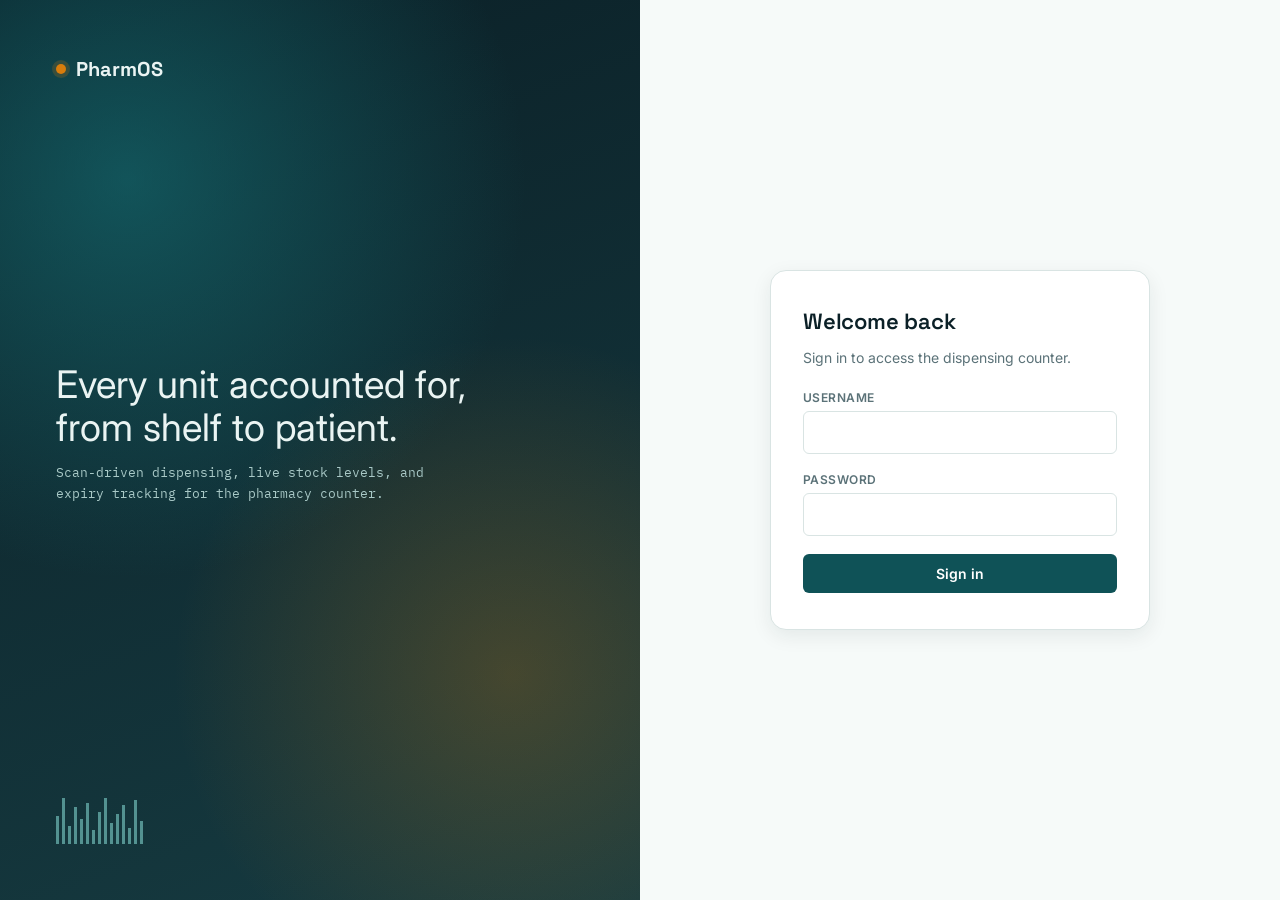
==== login.html @ 13d53ec6 "changes made" ====
<!DOCTYPE html>
<html lang="en">
<head>
<meta charset="UTF-8">
<meta name="viewport" content="width=device-width, initial-scale=1.0">
<title>Sign in · PharmOS</title>
<link rel="preconnect" href="https://fonts.googleapis.com">
<link href="https://fonts.googleapis.com/css2?family=Space+Grotesk:wght@500;600;700&family=Inter:wght@400;500;600;700&family=IBM+Plex+Mono:wght@400;500&display=swap" rel="stylesheet">
<link rel="stylesheet" href="css/style.css">
<style>
  /* minimal inline loading overlay – does not change existing style */
  .loading-overlay {
    position: fixed;
    inset: 0;
    background: rgba(255, 255, 255, 0.85);
    backdrop-filter: blur(10px);
    -webkit-backdrop-filter: blur(4px);
    display: none;
    align-items: center;
    justify-content: center;
    flex-direction: column;
    z-index: 999;
    font-family: 'Inter', sans-serif;
  }
  .loading-overlay.active {
    display: flex;
  }
  .loading-spinner {
    width: 48px;
    height: 48px;
    border: 4px solid #e0e7ef;
    border-top-color: #167A7F;
    border-radius: 50%;
    animation: spin 0.9s linear infinite;
    margin-bottom: 20px;
  }
  @keyframes spin {
    to { transform: rotate(360deg); }
  }
  .loading-text {
    color: #1a2b3e;
    font-weight: 500;
    letter-spacing: 0.3px;
  }
  .loading-dots::after {
    content: '...';
    animation: dots 1.4s steps(4) infinite;
  }
  @keyframes dots {
    0% { content: ''; }
    25% { content: '.'; }
    50% { content: '..'; }
    75% { content: '...'; }
  }
</style>
</head>
<body>
<div class="login-page">
  <div class="login-brand">
    <div class="brand-mark"><span class="dot"></span> PharmOS</div>
    <div>
      <div class="brand-headline">Every unit accounted for, from shelf to patient.</div>
      <p class="brand-sub">Scan-driven dispensing, live stock levels, and expiry tracking for the pharmacy counter.</p>
    </div>
    <div>
      <div class="barcode-strip" aria-hidden="true">
        <span style="height:60%"></span><span style="height:100%"></span><span style="height:40%"></span>
        <span style="height:80%"></span><span style="height:55%"></span><span style="height:90%"></span>
        <span style="height:30%"></span><span style="height:70%"></span><span style="height:100%"></span>
        <span style="height:45%"></span><span style="height:65%"></span><span style="height:85%"></span>
        <span style="height:35%"></span><span style="height:95%"></span><span style="height:50%"></span>
      </div>
    </div>
  </div>
  <div class="login-panel">
    <div class="login-card">

      <!-- Step 1: username / password -->
      <div id="step-credentials">
        <h2>Welcome back</h2>
        <p class="sub">Sign in to access the dispensing counter.</p>
        <div class="login-error" id="login-error"></div>
        <form id="login-form">
          <div class="field">
            <label for="username">Username</label>
            <input type="text" id="username" autocomplete="username" required>
          </div>
          <div class="field">
            <label for="password">Password</label>
            <input type="password" id="password" autocomplete="current-password" required>
          </div>
          <button type="submit" class="btn btn-primary" id="login-btn">Sign in</button>
        </form>
      </div>

      <!-- Step 2: email OTP -->
      <div id="step-otp" class="hidden">
        <h2>Check your email</h2>
        <p class="sub">Enter the 6-digit code we sent to <strong id="otp-email-hint">—</strong>.</p>
        <div class="login-error" id="otp-error"></div>
        <div class="login-error otp-dev-note" id="otp-dev-note"></div>

        <form id="otp-form">
          <div class="otp-digit-row" id="otp-digit-row">
            <input type="text" inputmode="numeric" pattern="[0-9]*" maxlength="1" class="otp-digit" data-idx="0">
            <input type="text" inputmode="numeric" pattern="[0-9]*" maxlength="1" class="otp-digit" data-idx="1">
            <input type="text" inputmode="numeric" pattern="[0-9]*" maxlength="1" class="otp-digit" data-idx="2">
            <input type="text" inputmode="numeric" pattern="[0-9]*" maxlength="1" class="otp-digit" data-idx="3">
            <input type="text" inputmode="numeric" pattern="[0-9]*" maxlength="1" class="otp-digit" data-idx="4">
            <input type="text" inputmode="numeric" pattern="[0-9]*" maxlength="1" class="otp-digit" data-idx="5">
          </div>
          <button type="submit" class="btn btn-primary" id="verify-otp-btn">Verify &amp; sign in</button>
        </form>

        <div class="otp-footer-row">
          <button type="button" class="btn btn-ghost btn-sm" id="back-to-login-btn">Use a different account</button>
          <button type="button" class="btn btn-ghost btn-sm" id="resend-otp-btn">Resend code</button>
        </div>
      </div>

    </div>
  </div>
</div>

<!-- loading overlay -->
<div class="loading-overlay" id="loadingOverlay">
  <div class="loading-spinner"></div>
  <div class="loading-text">Signing you in <span class="loading-dots"></span></div>
</div>

<script>
const stepCredentials = document.getElementById('step-credentials');
const stepOtp = document.getElementById('step-otp');
const otpDigits = Array.from(document.querySelectorAll('.otp-digit'));
let resendTimer = null;

// loading overlay elements
const loadingOverlay = document.getElementById('loadingOverlay');

// helpers for loading (added without altering existing logic)
function showLoading() {
  loadingOverlay.classList.add('active');
}
function hideLoading() {
  loadingOverlay.classList.remove('active');
}

function showError(boxId, message) {
  const box = document.getElementById(boxId);
  box.textContent = message;
  box.classList.add('show');
}
function hideError(boxId) {
  document.getElementById(boxId).classList.remove('show');
}

/* ---------------- Step 1: credentials ---------------- */

document.getElementById('login-form').addEventListener('submit', async function (e) {
  e.preventDefault();
  const btn = document.getElementById('login-btn');
  hideError('login-error');
  btn.disabled = true;
  btn.textContent = 'Signing in…';

  // Show loading overlay (for a few minutes simulation)
  showLoading();

  try {
    const res = await fetch('api/login.php', {
      method: 'POST',
      headers: { 'Content-Type': 'application/json' },
      body: JSON.stringify({
        username: document.getElementById('username').value.trim(),
        password: document.getElementById('password').value,
      }),
    });
    const data = await res.json();
    if (!res.ok || !data.success) {
      throw new Error(data.error || 'Login failed.');
    }
    // hide loading before entering OTP step (but we keep it brief)
    hideLoading();
    enterOtpStep(data);
  } catch (err) {
    hideLoading(); // hide on error
    showError('login-error', err.message);
  } finally {
    btn.disabled = false;
    btn.textContent = 'Sign in';
  }
});

/* ---------------- Step 2: OTP entry ---------------- */

function enterOtpStep(data) {
  stepCredentials.classList.add('hidden');
  stepOtp.classList.remove('hidden');
  document.getElementById('otp-email-hint').textContent = data.email_hint || 'your email';
  hideError('otp-error');

  const devNote = document.getElementById('otp-dev-note');
  if (data.dev_note) {
    devNote.textContent = data.dev_note;
    devNote.classList.add('show');
  } else {
    devNote.classList.remove('show');
  }

  otpDigits.forEach((d) => { d.value = ''; });
  otpDigits[0].focus();
  startResendCooldown(45);
}

otpDigits.forEach((input, i) => {
  input.addEventListener('input', () => {
    input.value = input.value.replace(/[^0-9]/g, '').slice(0, 1);
    if (input.value && i < otpDigits.length - 1) {
      otpDigits[i + 1].focus();
    }
  });
  input.addEventListener('keydown', (e) => {
    if (e.key === 'Backspace' && !input.value && i > 0) {
      otpDigits[i - 1].focus();
    }
  });
  input.addEventListener('paste', (e) => {
    const text = (e.clipboardData || window.clipboardData).getData('text').replace(/[^0-9]/g, '');
    if (!text) return;
    e.preventDefault();
    text.split('').slice(0, otpDigits.length).forEach((ch, idx) => {
      if (otpDigits[idx]) otpDigits[idx].value = ch;
    });
    const nextEmpty = otpDigits.find((d) => !d.value);
    (nextEmpty || otpDigits[otpDigits.length - 1]).focus();
  });
});

document.getElementById('otp-form').addEventListener('submit', async function (e) {
  e.preventDefault();
  const code = otpDigits.map((d) => d.value).join('');
  const btn = document.getElementById('verify-otp-btn');
  hideError('otp-error');

  if (code.length !== otpDigits.length) {
    showError('otp-error', `Enter all ${otpDigits.length} digits.`);
    return;
  }

  btn.disabled = true;
  btn.textContent = 'Verifying…';
  // show loading while verifying OTP (simulate a few minutes)
  showLoading();

  try {
    const res = await fetch('api/verify_otp.php', {
      method: 'POST',
      headers: { 'Content-Type': 'application/json' },
      body: JSON.stringify({ code }),
    });
    const data = await res.json();
    if (!res.ok || !data.success) {
      throw new Error(data.error || 'Verification failed.');
    }
    // keep loading visible for a few moments (simulate "few minutes" – here we show it for 3 sec as demo)
    // you can adjust the delay, but we keep the loading active until redirect
    // the redirection will happen after a short delay to simulate processing
    await new Promise(resolve => setTimeout(resolve, 2000)); // 2 sec demo, you can increase
    window.location.href = 'index.html';
  } catch (err) {
    hideLoading();
    showError('otp-error', err.message);
    otpDigits.forEach((d) => { d.value = ''; });
    otpDigits[0].focus();
  } finally {
    btn.disabled = false;
    btn.textContent = 'Verify & sign in';
    // if error, loading already hidden; if success, redirect happens before finally
    // but we ensure loading is hidden if any error occurs
    if (document.querySelector('#otp-error.show')) {
      hideLoading();
    }
  }
});

document.getElementById('back-to-login-btn').addEventListener('click', () => {
  stepOtp.classList.add('hidden');
  stepCredentials.classList.remove('hidden');
  hideError('otp-error');
  clearInterval(resendTimer);
  document.getElementById('password').value = '';
  document.getElementById('username').focus();
  hideLoading(); // ensure loading is hidden
});

document.getElementById('resend-otp-btn').addEventListener('click', async () => {
  const btn = document.getElementById('resend-otp-btn');
  if (btn.disabled) return;
  hideError('otp-error');
  btn.disabled = true;

  try {
    const res = await fetch('api/resend_otp.php', { method: 'POST' });
    const data = await res.json();
    if (!res.ok || !data.success) {
      throw new Error(data.error || 'Could not resend the code.');
    }
    const devNote = document.getElementById('otp-dev-note');
    if (data.dev_note) {
      devNote.textContent = data.dev_note;
      devNote.classList.add('show');
    }
    startResendCooldown(45);
  } catch (err) {
    showError('otp-error', err.message);
    btn.disabled = false;
  }
});

function startResendCooldown(seconds) {
  const btn = document.getElementById('resend-otp-btn');
  clearInterval(resendTimer);
  let remaining = seconds;
  btn.disabled = true;
  btn.textContent = `Resend code (${remaining}s)`;
  resendTimer = setInterval(() => {
    remaining -= 1;
    if (remaining <= 0) {
      clearInterval(resendTimer);
      btn.disabled = false;
      btn.textContent = 'Resend code';
    } else {
      btn.textContent = `Resend code (${remaining}s)`;
    }
  }, 1000);
}
</script>
</body>
</html>
---- css/style.css ----
/* ============================================================
   Pharmacy Management System — Design Tokens
   Palette: clinical teal/navy with amber & coral signal colors
   Type: Space Grotesk (display) / Inter (body) / IBM Plex Mono (data)
   ============================================================ */

:root {
  /* Color */
  --ink-900: #0B2027;
  --ink-700: #163B41;
  --teal-600: #0F5257;
  --teal-500: #167A7F;
  --teal-100: #E4F1F0;
  --bg: #F6FAF9;
  --surface: #FFFFFF;
  --border: #D9E4E3;
  --border-soft: #E9F0EF;
  --text-primary: #10262A;
  --text-secondary: #5B7278;
  --text-muted: #8CA0A4;
  --amber: #D97D0C;
  --amber-100: #FCEFDA;
  --coral: #C1483C;
  --coral-100: #FBE7E4;
  --success: #24906E;
  --success-100: #DEF3EB;

  /* Type */
  --font-display: 'Space Grotesk', system-ui, sans-serif;
  --font-body: 'Inter', system-ui, sans-serif;
  --font-mono: 'IBM Plex Mono', ui-monospace, monospace;

  /* Layout */
  --sidebar-w: 240px;
  --radius-sm: 6px;
  --radius-md: 10px;
  --radius-lg: 16px;
  --shadow-sm: 0 1px 2px rgba(11, 32, 39, 0.06);
  --shadow-md: 0 6px 20px rgba(11, 32, 39, 0.08);
  --shadow-lg: 0 16px 40px rgba(11, 32, 39, 0.14);
}

* { box-sizing: border-box; }

html, body {
  margin: 0;
  padding: 0;
  background: var(--bg);
  color: var(--text-primary);
  font-family: var(--font-body);
  -webkit-font-smoothing: antialiased;
}

body { min-height: 100vh; }

h1, h2, h3, h4 {
  font-family: var(--font-display);
  font-weight: 600;
  letter-spacing: -0.01em;
  margin: 0;
  color: var(--ink-900);
}

.mono { font-family: var(--font-mono); }

a { color: var(--teal-600); }

button { font-family: var(--font-body); cursor: pointer; }

:focus-visible {
  outline: 2px solid var(--teal-500);
  outline-offset: 2px;
}

/* ------------------------------------------------------------
   Login screen
   ------------------------------------------------------------ */
.login-page {
  min-height: 100vh;
  display: grid;
  grid-template-columns: 1fr 1fr;
  background: var(--ink-900);
}

@media (max-width: 860px) {
  .login-page { grid-template-columns: 1fr; }
  .login-brand { display: none; }
}

.login-brand {
  background:
    radial-gradient(circle at 20% 20%, rgba(22,122,127,0.55), transparent 45%),
    radial-gradient(circle at 80% 75%, rgba(217,125,12,0.25), transparent 40%),
    linear-gradient(160deg, var(--ink-900), var(--ink-700));
  color: #EAF4F3;
  padding: 56px;
  display: flex;
  flex-direction: column;
  justify-content: space-between;
  position: relative;
  overflow: hidden;
}

.brand-mark {
  display: flex;
  align-items: center;
  gap: 10px;
  font-family: var(--font-display);
  font-weight: 700;
  font-size: 20px;
}

.brand-mark .dot {
  width: 10px; height: 10px; border-radius: 50%;
  background: var(--amber);
  box-shadow: 0 0 0 4px rgba(217,125,12,0.2);
}

.brand-headline {
  font-size: 38px;
  line-height: 1.15;
  max-width: 420px;
}

.brand-sub {
  font-family: var(--font-mono);
  font-size: 13px;
  color: #A9C9C7;
  max-width: 380px;
  line-height: 1.6;
}

.barcode-strip {
  display: flex;
  gap: 3px;
  align-items: flex-end;
  height: 46px;
  opacity: 0.6;
}
.barcode-strip span {
  width: 3px;
  background: #7FD1CB;
  display: block;
}

.login-panel {
  display: flex;
  align-items: center;
  justify-content: center;
  background: var(--bg);
  padding: 32px;
}

.login-card {
  width: 100%;
  max-width: 380px;
  background: var(--surface);
  border: 1px solid var(--border);
  border-radius: var(--radius-lg);
  padding: 36px 32px;
  box-shadow: var(--shadow-md);
}

.login-card h2 { font-size: 22px; margin-bottom: 6px; }
.login-card .sub { color: var(--text-secondary); font-size: 14px; margin-bottom: 24px; }

.field { margin-bottom: 18px; }
.field label {
  display: block;
  font-size: 12px;
  font-weight: 600;
  text-transform: uppercase;
  letter-spacing: 0.04em;
  color: var(--text-secondary);
  margin-bottom: 6px;
}
.field input, .field select {
  width: 100%;
  padding: 11px 13px;
  border: 1px solid var(--border);
  border-radius: var(--radius-sm);
  font-size: 15px;
  font-family: var(--font-body);
  background: var(--surface);
  color: var(--text-primary);
  transition: border-color 0.15s ease, box-shadow 0.15s ease;
}
.field input:focus, .field select:focus {
  border-color: var(--teal-500);
  box-shadow: 0 0 0 3px rgba(22,122,127,0.15);
  outline: none;
}

.btn {
  display: inline-flex;
  align-items: center;
  justify-content: center;
  gap: 8px;
  border: none;
  border-radius: var(--radius-sm);
  padding: 11px 18px;
  font-weight: 600;
  font-size: 14px;
  transition: transform 0.1s ease, box-shadow 0.15s ease, background 0.15s ease;
}
.btn:active { transform: translateY(1px); }
.btn-primary { background: var(--teal-600); color: #fff; width: 100%; }
.btn-primary:hover { background: var(--teal-500); }
.btn-secondary { background: var(--teal-100); color: var(--teal-600); }
.btn-secondary:hover { background: #d3ebe9; }
.btn-danger { background: var(--coral-100); color: var(--coral); }
.btn-danger:hover { background: #f6d5d0; }
.btn-ghost { background: transparent; color: var(--text-secondary); border: 1px solid var(--border); }
.btn-ghost:hover { border-color: var(--teal-500); color: var(--teal-600); }
.btn-sm { padding: 7px 12px; font-size: 13px; }

.login-error {
  background: var(--coral-100);
  color: var(--coral);
  border-radius: var(--radius-sm);
  padding: 10px 12px;
  font-size: 13px;
  margin-bottom: 16px;
  display: none;
}
.login-error.show { display: block; }

/* ---- OTP step ---- */
.otp-digit-row {
  display: flex;
  gap: 10px;
  margin-bottom: 20px;
}
.otp-digit {
  width: 100%;
  aspect-ratio: 1 / 1;
  text-align: center;
  font-family: var(--font-mono);
  font-size: 22px;
  font-weight: 600;
  border: 1px solid var(--border);
  border-radius: var(--radius-sm);
  background: var(--surface);
  color: var(--text-primary);
  transition: border-color 0.15s ease, box-shadow 0.15s ease;
}
.otp-digit:focus {
  outline: none;
  border-color: var(--teal-500);
  box-shadow: 0 0 0 3px rgba(22,122,127,0.15);
}
.otp-footer-row {
  display: flex;
  justify-content: space-between;
  align-items: center;
  gap: 10px;
  margin-top: 16px;
}
.otp-dev-note {
  background: var(--amber-100);
  color: var(--amber);
}

.demo-hint {
  margin-top: 20px;
  font-size: 12px;
  color: var(--text-muted);
  font-family: var(--font-mono);
  background: var(--bg);
  border: 1px dashed var(--border);
  border-radius: var(--radius-sm);
  padding: 10px 12px;
}

/* ------------------------------------------------------------
   App shell
   ------------------------------------------------------------ */
.app-shell {
  display: grid;
  grid-template-columns: var(--sidebar-w) 1fr;
  min-height: 100vh;
}

@media (max-width: 900px) {
  .app-shell { grid-template-columns: 1fr; }
  .sidebar { display: none; }
  .sidebar.open { display: flex; position: fixed; z-index: 50; height: 100vh; }
}

.sidebar {
  background: var(--ink-900);
  color: #DDEDEC;
  display: flex;
  flex-direction: column;
  padding: 22px 16px;
  gap: 4px;
}

.sidebar .brand-mark { color: #fff; padding: 6px 10px 22px; }

.nav-item {
  display: flex;
  align-items: center;
  gap: 10px;
  padding: 10px 12px;
  border-radius: var(--radius-sm);
  color: #B9D2D0;
  font-size: 14px;
  font-weight: 500;
  cursor: pointer;
  border: none;
  background: transparent;
  text-align: left;
  width: 100%;
}
.nav-item:hover { background: rgba(255,255,255,0.06); color: #fff; }
.nav-item.active { background: var(--teal-600); color: #fff; }
.nav-item .icon { width: 18px; text-align: center; opacity: 0.9; }

.sidebar-footer {
  margin-top: auto;
  border-top: 1px solid rgba(255,255,255,0.1);
  padding-top: 14px;
}
.user-chip { display: flex; align-items: center; gap: 10px; padding: 6px 8px 12px; }
.user-avatar {
  width: 34px; height: 34px; border-radius: 50%;
  background: var(--teal-600);
  display: flex; align-items: center; justify-content: center;
  font-family: var(--font-display); font-weight: 700; color: #fff; font-size: 14px;
}
.user-meta .name { font-size: 13px; color: #fff; font-weight: 600; }
.user-meta .role { font-size: 11px; color: #8CB4B1; text-transform: capitalize; }

.main {
  display: flex;
  flex-direction: column;
  min-width: 0;
}

.topbar {
  display: flex;
  align-items: center;
  justify-content: space-between;
  padding: 18px 28px;
  border-bottom: 1px solid var(--border);
  background: var(--surface);
  position: sticky;
  top: 0;
  z-index: 10;
}
.topbar h1 { font-size: 20px; }
.topbar .menu-toggle { display: none; background: none; border: none; font-size: 20px; }
@media (max-width: 900px) { .topbar .menu-toggle { display: block; } }

.view { padding: 26px 28px 60px; display: none; }
.view.active { display: block; }

/* ------------------------------------------------------------
   Cards / metrics
   ------------------------------------------------------------ */
.grid { display: grid; gap: 18px; }
.metrics-grid { grid-template-columns: repeat(4, 1fr); margin-bottom: 22px; }
@media (max-width: 1100px) { .metrics-grid { grid-template-columns: repeat(2, 1fr); } }
@media (max-width: 560px) { .metrics-grid { grid-template-columns: 1fr; } }

.card {
  background: var(--surface);
  border: 1px solid var(--border);
  border-radius: var(--radius-md);
  padding: 20px;
  box-shadow: var(--shadow-sm);
}

.metric-card { display: flex; flex-direction: column; gap: 6px; }
.metric-card .label {
  font-size: 12px; text-transform: uppercase; letter-spacing: 0.05em;
  color: var(--text-secondary); font-weight: 600;
}
.metric-card .value { font-family: var(--font-display); font-size: 30px; color: var(--ink-900); }
.metric-card .delta { font-size: 12px; color: var(--text-muted); }
.metric-card.accent-amber .value { color: var(--amber); }
.metric-card.accent-coral .value { color: var(--coral); }
.metric-card.accent-teal .value { color: var(--teal-600); }

.section-title {
  font-size: 15px;
  margin-bottom: 14px;
  display: flex;
  align-items: center;
  justify-content: space-between;
}
.section-title .hint { font-size: 12px; color: var(--text-muted); font-weight: 400; font-family: var(--font-body); }

.two-col { grid-template-columns: 1.3fr 1fr; }
@media (max-width: 980px) { .two-col { grid-template-columns: 1fr; } }

/* ------------------------------------------------------------
   Tables
   ------------------------------------------------------------ */
table { width: 100%; border-collapse: collapse; font-size: 14px; }
thead th {
  text-align: left;
  font-size: 11px;
  text-transform: uppercase;
  letter-spacing: 0.04em;
  color: var(--text-muted);
  font-weight: 600;
  padding: 10px 12px;
  border-bottom: 1px solid var(--border);
}
tbody td { padding: 12px; border-bottom: 1px solid var(--border-soft); color: var(--text-primary); }
tbody tr:last-child td { border-bottom: none; }
tbody tr:hover { background: var(--teal-100); }

.badge {
  display: inline-flex;
  align-items: center;
  gap: 4px;
  padding: 3px 9px;
  border-radius: 20px;
  font-size: 11px;
  font-weight: 600;
  font-family: var(--font-mono);
}
.badge-ok { background: var(--success-100); color: var(--success); }
.badge-low { background: var(--amber-100); color: var(--amber); }
.badge-out { background: var(--coral-100); color: var(--coral); }
.badge-expiry { background: #FDE9CF; color: #A85E00; }

.empty-state {
  text-align: center;
  padding: 40px 20px;
  color: var(--text-muted);
  font-size: 14px;
}

/* ------------------------------------------------------------
   Scan Console — the signature element
   ------------------------------------------------------------ */
.scan-console {
  background: linear-gradient(165deg, var(--ink-900), var(--ink-700));
  border-radius: var(--radius-lg);
  padding: 28px;
  color: #EAF4F3;
  position: relative;
  overflow: hidden;
  margin-bottom: 22px;
}

.scan-console::before {
  content: "";
  position: absolute;
  top: -60px; right: -60px;
  width: 220px; height: 220px;
  background: radial-gradient(circle, rgba(22,122,127,0.5), transparent 70%);
}

.scan-console-head {
  display: flex;
  justify-content: space-between;
  align-items: flex-start;
  margin-bottom: 18px;
  position: relative;
}
.scan-console-head h2 { color: #fff; font-size: 18px; }
.scan-console-head p { color: #A9C9C7; font-size: 13px; margin-top: 4px; }

.scan-readout {
  background: rgba(0,0,0,0.28);
  border: 1px solid rgba(255,255,255,0.12);
  border-radius: var(--radius-md);
  padding: 18px 20px;
  position: relative;
}

.scan-input-row { display: flex; gap: 10px; }
.scan-input-row input {
  flex: 1;
  background: rgba(255,255,255,0.06);
  border: 1px solid rgba(255,255,255,0.18);
  color: #fff;
  border-radius: var(--radius-sm);
  padding: 14px 16px;
  font-family: var(--font-mono);
  font-size: 20px;
  letter-spacing: 0.08em;
}
.scan-input-row input::placeholder { color: #6E9391; letter-spacing: normal; font-family: var(--font-body); font-size: 14px; }
.scan-input-row input:focus { outline: none; border-color: var(--teal-500); background: rgba(255,255,255,0.09); }

.scan-status-line {
  margin-top: 12px;
  font-family: var(--font-mono);
  font-size: 12px;
  color: #7FD1CB;
  display: flex;
  align-items: center;
  gap: 8px;
}
.scan-status-line .pulse {
  width: 7px; height: 7px; border-radius: 50%; background: #7FD1CB;
  box-shadow: 0 0 0 0 rgba(127,209,203,0.6);
  animation: pulse 1.8s infinite;
}
@keyframes pulse {
  0% { box-shadow: 0 0 0 0 rgba(127,209,203,0.55); }
  70% { box-shadow: 0 0 0 8px rgba(127,209,203,0); }
  100% { box-shadow: 0 0 0 0 rgba(127,209,203,0); }
}

.camera-toggle-row { display: flex; gap: 10px; margin-top: 14px; }

#camera-wrap {
  margin-top: 14px;
  border-radius: var(--radius-md);
  overflow: hidden;
  border: 1px solid rgba(255,255,255,0.18);
  display: none;
}
#camera-wrap.show { display: block; }
#qr-reader { width: 100%; }

/* Scan result panel */
.scan-result {
  margin-top: 18px;
  background: var(--surface);
  border-radius: var(--radius-md);
  padding: 20px;
  color: var(--text-primary);
  display: none;
}
.scan-result.show { display: block; }

.scan-result-head { display: flex; justify-content: space-between; align-items: flex-start; gap: 12px; }
.scan-result-head h3 { font-size: 18px; }
.scan-result-head .meta { color: var(--text-secondary); font-size: 13px; margin-top: 4px; }

.scan-facts { display: grid; grid-template-columns: repeat(4, 1fr); gap: 14px; margin: 18px 0; }
@media (max-width: 700px) { .scan-facts { grid-template-columns: repeat(2, 1fr); } }
.scan-fact .label { font-size: 11px; text-transform: uppercase; color: var(--text-muted); letter-spacing: 0.04em; font-weight: 600; }
.scan-fact .val { font-family: var(--font-mono); font-size: 16px; margin-top: 3px; color: var(--ink-900); }

.scan-alert {
  border-radius: var(--radius-sm);
  padding: 10px 14px;
  font-size: 13px;
  font-weight: 600;
  margin-bottom: 14px;
  display: flex;
  align-items: center;
  gap: 8px;
}
.scan-alert.warn { background: var(--amber-100); color: var(--amber); }
.scan-alert.danger { background: var(--coral-100); color: var(--coral); }
.scan-alert.info { background: var(--teal-100); color: var(--teal-600); }

.scan-actions { display: flex; gap: 10px; align-items: center; }
.qty-input {
  width: 70px; padding: 10px; border-radius: var(--radius-sm); border: 1px solid var(--border);
  font-family: var(--font-mono); font-size: 15px; text-align: center;
}

/* ------------------------------------------------------------
   Toolbar / search / filters
   ------------------------------------------------------------ */
.toolbar {
  display: flex;
  gap: 10px;
  align-items: center;
  margin-bottom: 16px;
  flex-wrap: wrap;
}
.search-box {
  flex: 1; min-width: 200px;
  display: flex; align-items: center; gap: 8px;
  background: var(--surface);
  border: 1px solid var(--border);
  border-radius: var(--radius-sm);
  padding: 9px 13px;
}
.search-box input { border: none; outline: none; flex: 1; font-size: 14px; background: transparent; }

/* ------------------------------------------------------------
   Modal
   ------------------------------------------------------------ */
.modal-backdrop {
  position: fixed; inset: 0; background: rgba(11,32,39,0.5);
  display: none; align-items: center; justify-content: center; z-index: 100; padding: 20px;
}
.modal-backdrop.show { display: flex; }
.modal {
  background: var(--surface); border-radius: var(--radius-lg);
  max-width: 520px; width: 100%; padding: 26px 26px 22px;
  box-shadow: var(--shadow-lg); max-height: 90vh; overflow-y: auto;
}
.modal-head { display: flex; justify-content: space-between; align-items: center; margin-bottom: 18px; }
.modal-head h3 { font-size: 18px; }
.modal-close { background: none; border: none; font-size: 20px; color: var(--text-muted); }
.form-grid { display: grid; grid-template-columns: 1fr 1fr; gap: 14px 16px; }
.form-grid .full { grid-column: 1 / -1; }
.modal-actions { display: flex; justify-content: flex-end; gap: 10px; margin-top: 20px; }

/* ------------------------------------------------------------
   Toasts
   ------------------------------------------------------------ */
.toast-stack {
  position: fixed; top: 20px; right: 20px; z-index: 200;
  display: flex; flex-direction: column; gap: 10px; max-width: 340px;
}
.toast {
  background: var(--ink-900); color: #fff;
  padding: 13px 16px; border-radius: var(--radius-sm);
  font-size: 13.5px; box-shadow: var(--shadow-lg);
  display: flex; align-items: center; gap: 10px;
  animation: toast-in 0.2s ease;
  border-left: 3px solid var(--teal-500);
}
.toast.success { border-left-color: var(--success); }
.toast.error { border-left-color: var(--coral); }
.toast.warn { border-left-color: var(--amber); }
@keyframes toast-in { from { opacity: 0; transform: translateX(20px); } to { opacity: 1; transform: translateX(0); } }

/* Utility */
.flex { display: flex; }
.gap-8 { gap: 8px; }
.text-muted { color: var(--text-muted); }
.right { margin-left: auto; }
.hidden { display: none !important; }
.spinner {
  width: 16px; height: 16px; border-radius: 50%;
  border: 2px solid rgba(255,255,255,0.3); border-top-color: #fff;
  animation: spin 0.7s linear infinite;
}
@keyframes spin { to { transform: rotate(360deg); } }
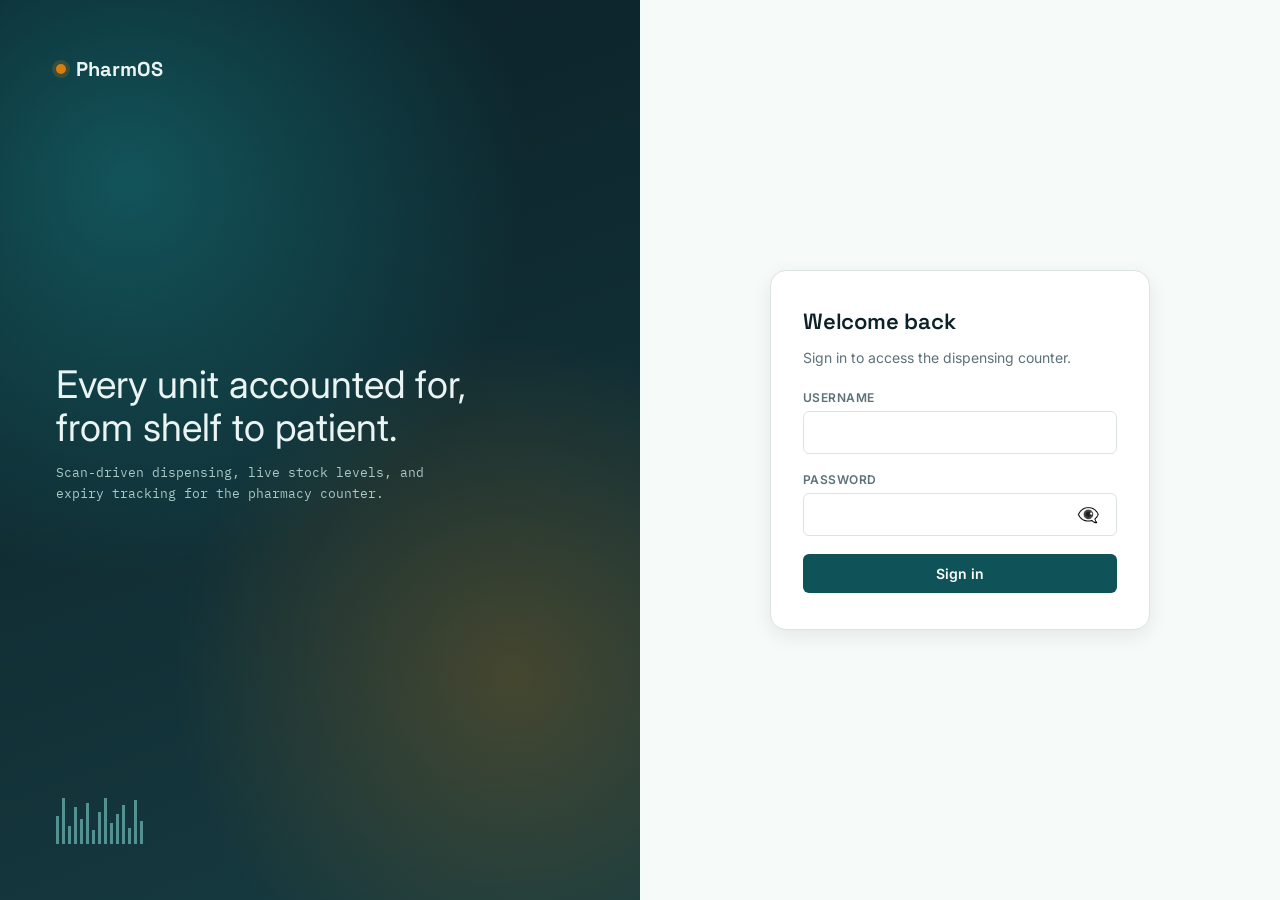
==== commit 4a38b63d: "features added" ====
--- a/login.html
+++ b/login.html
@@ -52,6 +52,51 @@
     50% { content: '..'; }
     75% { content: '...'; }
   }
+
+  /* Password toggle eye styles - added without changing existing code */
+  .password-field-wrapper {
+    position: relative;
+    width: 100%;
+  }
+  
+  .password-field-wrapper input[type="password"],
+  .password-field-wrapper input[type="text"] {
+    width: 100%;
+    padding-right: 40px;
+  }
+  
+  .toggle-password-btn {
+    position: absolute;
+    right: 10px;
+    top: 50%;
+    transform: translateY(-50%);
+    background: none;
+    border: none;
+    cursor: pointer;
+    font-size: 18px;
+    color: #6b7a8f;
+    padding: 4px 8px;
+    border-radius: 4px;
+    transition: color 0.2s ease;
+    display: flex;
+    align-items: center;
+    justify-content: center;
+  }
+  
+  .toggle-password-btn:hover {
+    color: #1a2b3e;
+    background: rgba(0, 0, 0, 0.05);
+  }
+  
+  .toggle-password-btn:focus {
+    outline: none;
+    box-shadow: 0 0 0 2px rgba(22, 122, 127, 0.2);
+  }
+  
+  .toggle-password-btn .eye-icon {
+    display: inline-block;
+    line-height: 1;
+  }
 </style>
 </head>
 <body>
@@ -87,7 +132,12 @@
           </div>
           <div class="field">
             <label for="password">Password</label>
-            <input type="password" id="password" autocomplete="current-password" required>
+            <div class="password-field-wrapper">
+              <input type="password" id="password" autocomplete="current-password" required>
+              <button type="button" class="toggle-password-btn" id="togglePasswordBtn" aria-label="Show password">
+                <span class="eye-icon">👁️‍🗨️</span>
+              </button>
+            </div>
           </div>
           <button type="submit" class="btn btn-primary" id="login-btn">Sign in</button>
         </form>
@@ -136,6 +186,27 @@
 
 // loading overlay elements
 const loadingOverlay = document.getElementById('loadingOverlay');
+
+// Password toggle functionality - added without changing existing code
+document.addEventListener('DOMContentLoaded', function() {
+  const toggleBtn = document.getElementById('togglePasswordBtn');
+  const passwordInput = document.getElementById('password');
+  const eyeIcon = toggleBtn.querySelector('.eye-icon');
+  
+  if (toggleBtn && passwordInput) {
+    toggleBtn.addEventListener('click', function() {
+      // Toggle password visibility
+      const isPassword = passwordInput.getAttribute('type') === 'password';
+      passwordInput.setAttribute('type', isPassword ? 'text' : 'password');
+      
+      // Update eye icon
+      eyeIcon.textContent = isPassword ? '👁️‍🗨️' : '👁️';
+      
+      // Toggle aria-label
+      toggleBtn.setAttribute('aria-label', isPassword ? 'Hide password' : 'Show password');
+    });
+  }
+});
 
 // helpers for loading (added without altering existing logic)
 function showLoading() {
--- a/css/style.css
+++ b/css/style.css
@@ -633,3 +633,75 @@
   animation: spin 0.7s linear infinite;
 }
 @keyframes spin { to { transform: rotate(360deg); } }
+
+
+
+
+/* User Management Styles */
+.user-management {
+  margin-top: 20px;
+}
+.user-management .toolbar {
+  display: flex;
+  gap: 10px;
+  align-items: center;
+  margin-bottom: 16px;
+  flex-wrap: wrap;
+}
+.user-management .toolbar .btn {
+  margin-left: auto;
+}
+.user-table-wrap {
+  overflow-x: auto;
+}
+.user-table-wrap table {
+  font-size: 13px;
+}
+.user-table-wrap table th {
+  background: var(--bg);
+  font-size: 11px;
+}
+.user-table-wrap table td,
+.user-table-wrap table th {
+  padding: 10px 12px;
+}
+.user-status-badge {
+  display: inline-flex;
+  align-items: center;
+  gap: 4px;
+  padding: 3px 9px;
+  border-radius: 20px;
+  font-size: 11px;
+  font-weight: 600;
+}
+.user-status-badge.active {
+  background: var(--success-100);
+  color: var(--success);
+}
+.user-status-badge.inactive {
+  background: var(--coral-100);
+  color: var(--coral);
+}
+.user-role-badge {
+  display: inline-flex;
+  align-items: center;
+  gap: 4px;
+  padding: 3px 9px;
+  border-radius: 20px;
+  font-size: 11px;
+  font-weight: 600;
+}
+.user-role-badge.admin {
+  background: var(--teal-100);
+  color: var(--teal-600);
+}
+.user-role-badge.user {
+  background: var(--bg);
+  color: var(--text-secondary);
+  border: 1px solid var(--border);
+}
+.user-role-badge.super_admin {
+  background: #fef3c7;
+  color: #92400e;
+  border: 1px solid #f59e0b;
+}
